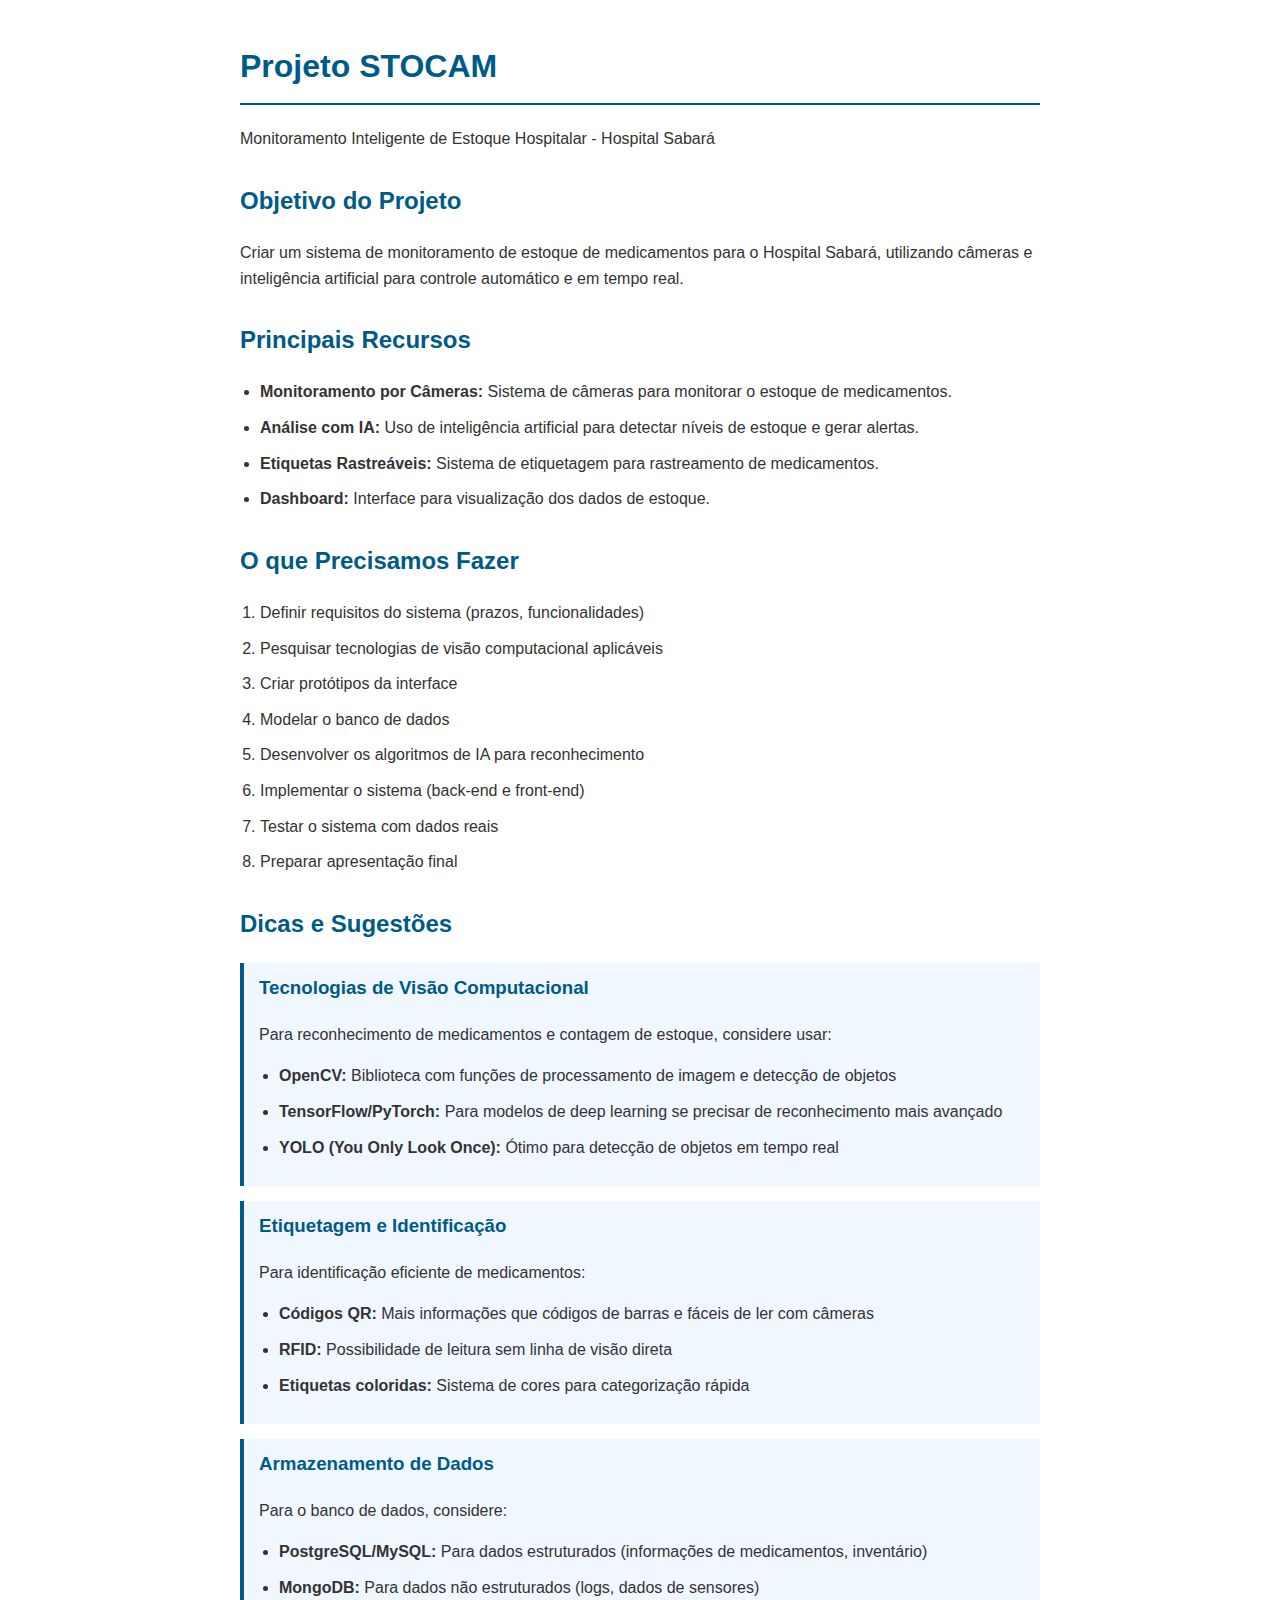
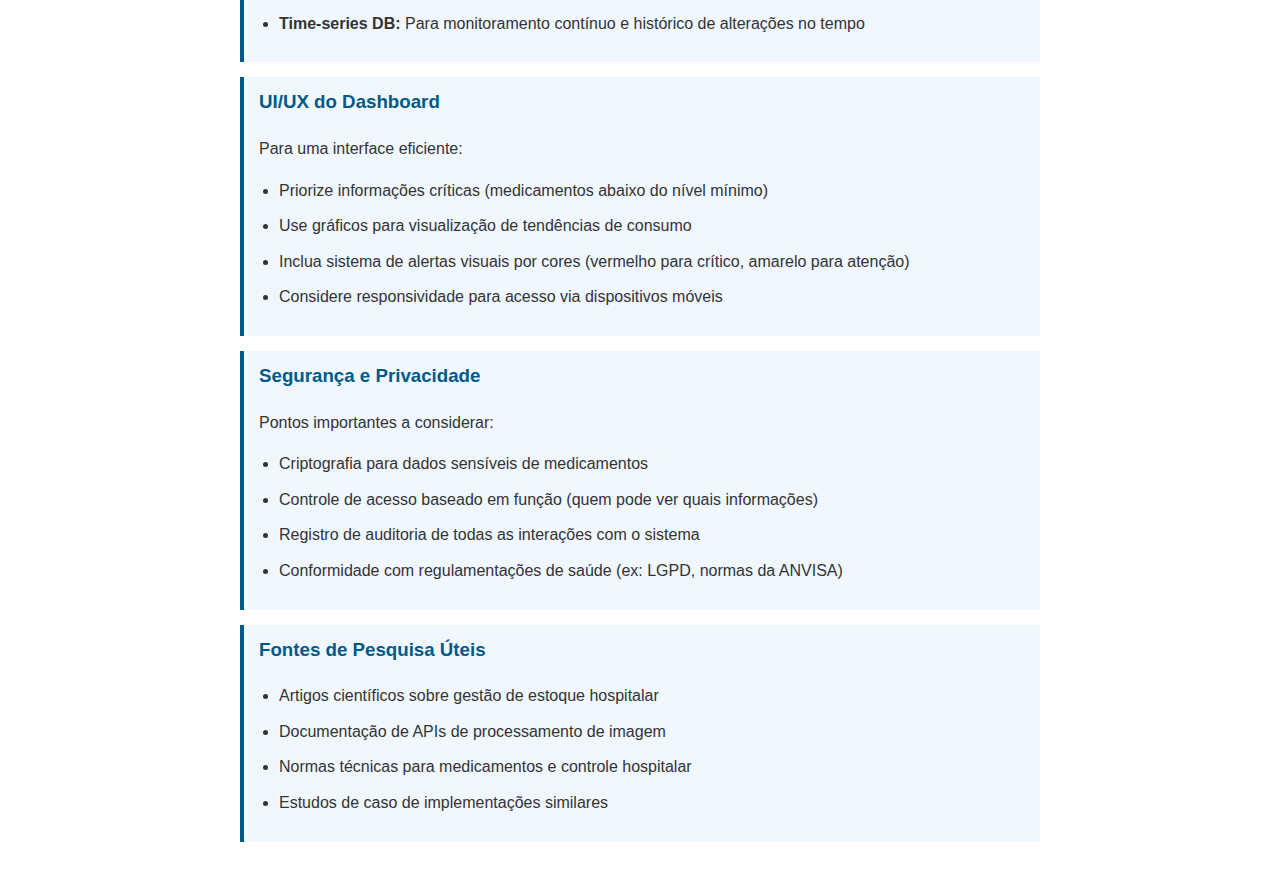
==== stocam/index.html @ a301c010 "pagina" ====
<!DOCTYPE html>
<html lang="pt-br">
  <head>
    <meta charset="UTF-8" />
    <meta name="viewport" content="width=device-width, initial-scale=1.0" />
    <title>STOCAM - Projeto de Monitoramento de Estoque</title>
    <style>
      body {
        font-family: Arial, sans-serif;
        line-height: 1.6;
        margin: 0;
        padding: 20px;
        max-width: 800px;
        margin: 0 auto;
        color: #333;
      }
      h1 {
        color: #005a87;
        border-bottom: 2px solid #005a87;
        padding-bottom: 10px;
      }
      h2 {
        color: #005a87;
        margin-top: 30px;
      }
      ul,
      ol {
        padding-left: 20px;
      }
      li {
        margin-bottom: 10px;
      }
      .section {
        margin-bottom: 30px;
      }
      .tip {
        background-color: #f0f7ff;
        border-left: 4px solid #005a87;
        padding: 10px 15px;
        margin-bottom: 15px;
      }
      .tip h3 {
        margin-top: 0;
        color: #005a87;
      }
    </style>
  </head>
  <body>
    <h1>Projeto STOCAM</h1>
    <p>Monitoramento Inteligente de Estoque Hospitalar - Hospital Sabará</p>

    <div class="section">
      <h2>Objetivo do Projeto</h2>
      <p>
        Criar um sistema de monitoramento de estoque de medicamentos para o
        Hospital Sabará, utilizando câmeras e inteligência artificial para
        controle automático e em tempo real.
      </p>
    </div>

    <div class="section">
      <h2>Principais Recursos</h2>
      <ul>
        <li>
          <strong>Monitoramento por Câmeras:</strong> Sistema de câmeras para
          monitorar o estoque de medicamentos.
        </li>
        <li>
          <strong>Análise com IA:</strong> Uso de inteligência artificial para
          detectar níveis de estoque e gerar alertas.
        </li>
        <li>
          <strong>Etiquetas Rastreáveis:</strong> Sistema de etiquetagem para
          rastreamento de medicamentos.
        </li>
        <li>
          <strong>Dashboard:</strong> Interface para visualização dos dados de
          estoque.
        </li>
      </ul>
    </div>

    <div class="section">
      <h2>O que Precisamos Fazer</h2>
      <ol>
        <li>Definir requisitos do sistema (prazos, funcionalidades)</li>
        <li>Pesquisar tecnologias de visão computacional aplicáveis</li>
        <li>Criar protótipos da interface</li>
        <li>Modelar o banco de dados</li>
        <li>Desenvolver os algoritmos de IA para reconhecimento</li>
        <li>Implementar o sistema (back-end e front-end)</li>
        <li>Testar o sistema com dados reais</li>
        <li>Preparar apresentação final</li>
      </ol>
    </div>

    <div class="section">
      <h2>Dicas e Sugestões</h2>

      <div class="tip">
        <h3>Tecnologias de Visão Computacional</h3>
        <p>
          Para reconhecimento de medicamentos e contagem de estoque, considere
          usar:
        </p>
        <ul>
          <li>
            <strong>OpenCV:</strong> Biblioteca com funções de processamento de
            imagem e detecção de objetos
          </li>
          <li>
            <strong>TensorFlow/PyTorch:</strong> Para modelos de deep learning
            se precisar de reconhecimento mais avançado
          </li>
          <li>
            <strong>YOLO (You Only Look Once):</strong> Ótimo para detecção de
            objetos em tempo real
          </li>
        </ul>
      </div>

      <div class="tip">
        <h3>Etiquetagem e Identificação</h3>
        <p>Para identificação eficiente de medicamentos:</p>
        <ul>
          <li>
            <strong>Códigos QR:</strong> Mais informações que códigos de barras
            e fáceis de ler com câmeras
          </li>
          <li>
            <strong>RFID:</strong> Possibilidade de leitura sem linha de visão
            direta
          </li>
          <li>
            <strong>Etiquetas coloridas:</strong> Sistema de cores para
            categorização rápida
          </li>
        </ul>
      </div>

      <div class="tip">
        <h3>Armazenamento de Dados</h3>
        <p>Para o banco de dados, considere:</p>
        <ul>
          <li>
            <strong>PostgreSQL/MySQL:</strong> Para dados estruturados
            (informações de medicamentos, inventário)
          </li>
          <li>
            <strong>MongoDB:</strong> Para dados não estruturados (logs, dados
            de sensores)
          </li>
          <li>
            <strong>Time-series DB:</strong> Para monitoramento contínuo e
            histórico de alterações no tempo
          </li>
        </ul>
      </div>

      <div class="tip">
        <h3>UI/UX do Dashboard</h3>
        <p>Para uma interface eficiente:</p>
        <ul>
          <li>
            Priorize informações críticas (medicamentos abaixo do nível mínimo)
          </li>
          <li>Use gráficos para visualização de tendências de consumo</li>
          <li>
            Inclua sistema de alertas visuais por cores (vermelho para crítico,
            amarelo para atenção)
          </li>
          <li>Considere responsividade para acesso via dispositivos móveis</li>
        </ul>
      </div>

      <div class="tip">
        <h3>Segurança e Privacidade</h3>
        <p>Pontos importantes a considerar:</p>
        <ul>
          <li>Criptografia para dados sensíveis de medicamentos</li>
          <li>
            Controle de acesso baseado em função (quem pode ver quais
            informações)
          </li>
          <li>Registro de auditoria de todas as interações com o sistema</li>
          <li>
            Conformidade com regulamentações de saúde (ex: LGPD, normas da
            ANVISA)
          </li>
        </ul>
      </div>

      <div class="tip">
        <h3>Fontes de Pesquisa Úteis</h3>
        <ul>
          <li>Artigos científicos sobre gestão de estoque hospitalar</li>
          <li>Documentação de APIs de processamento de imagem</li>
          <li>Normas técnicas para medicamentos e controle hospitalar</li>
          <li>Estudos de caso de implementações similares</li>
        </ul>
      </div>
    </div>
  </body>
</html>
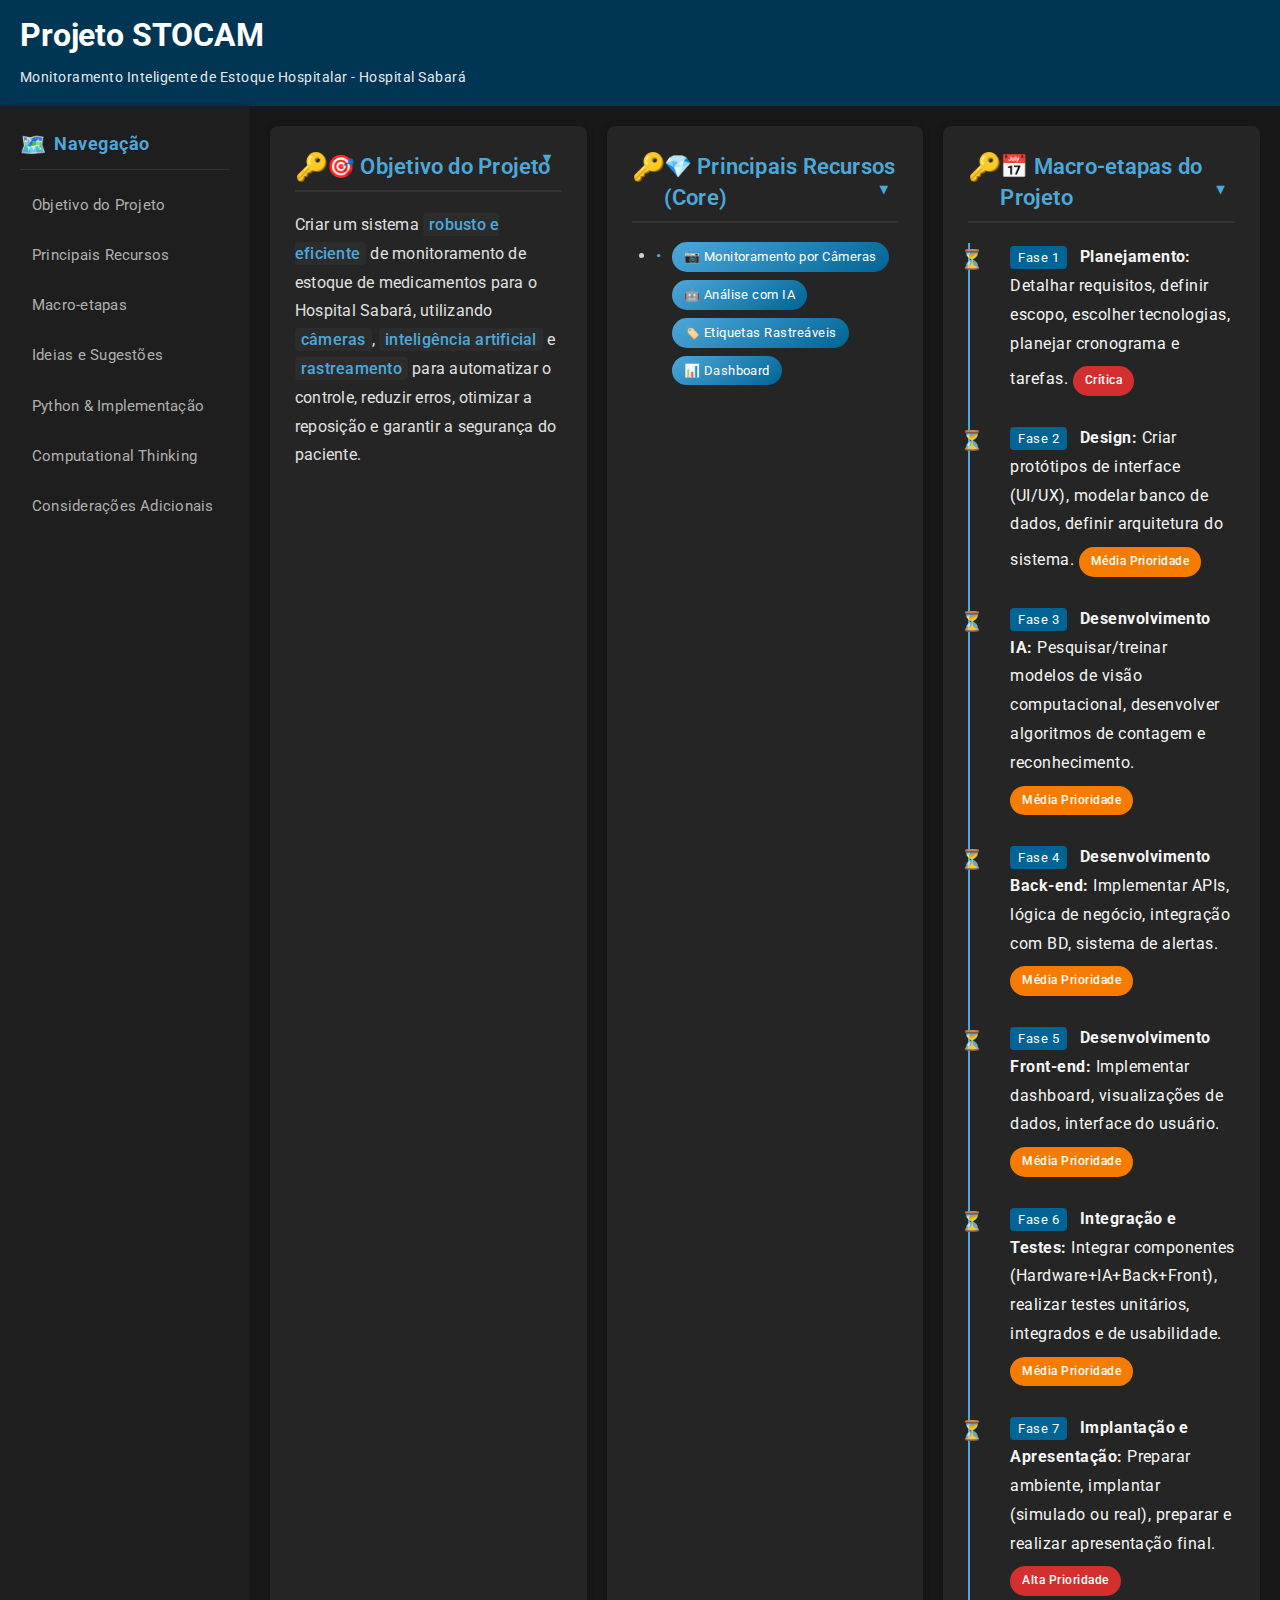
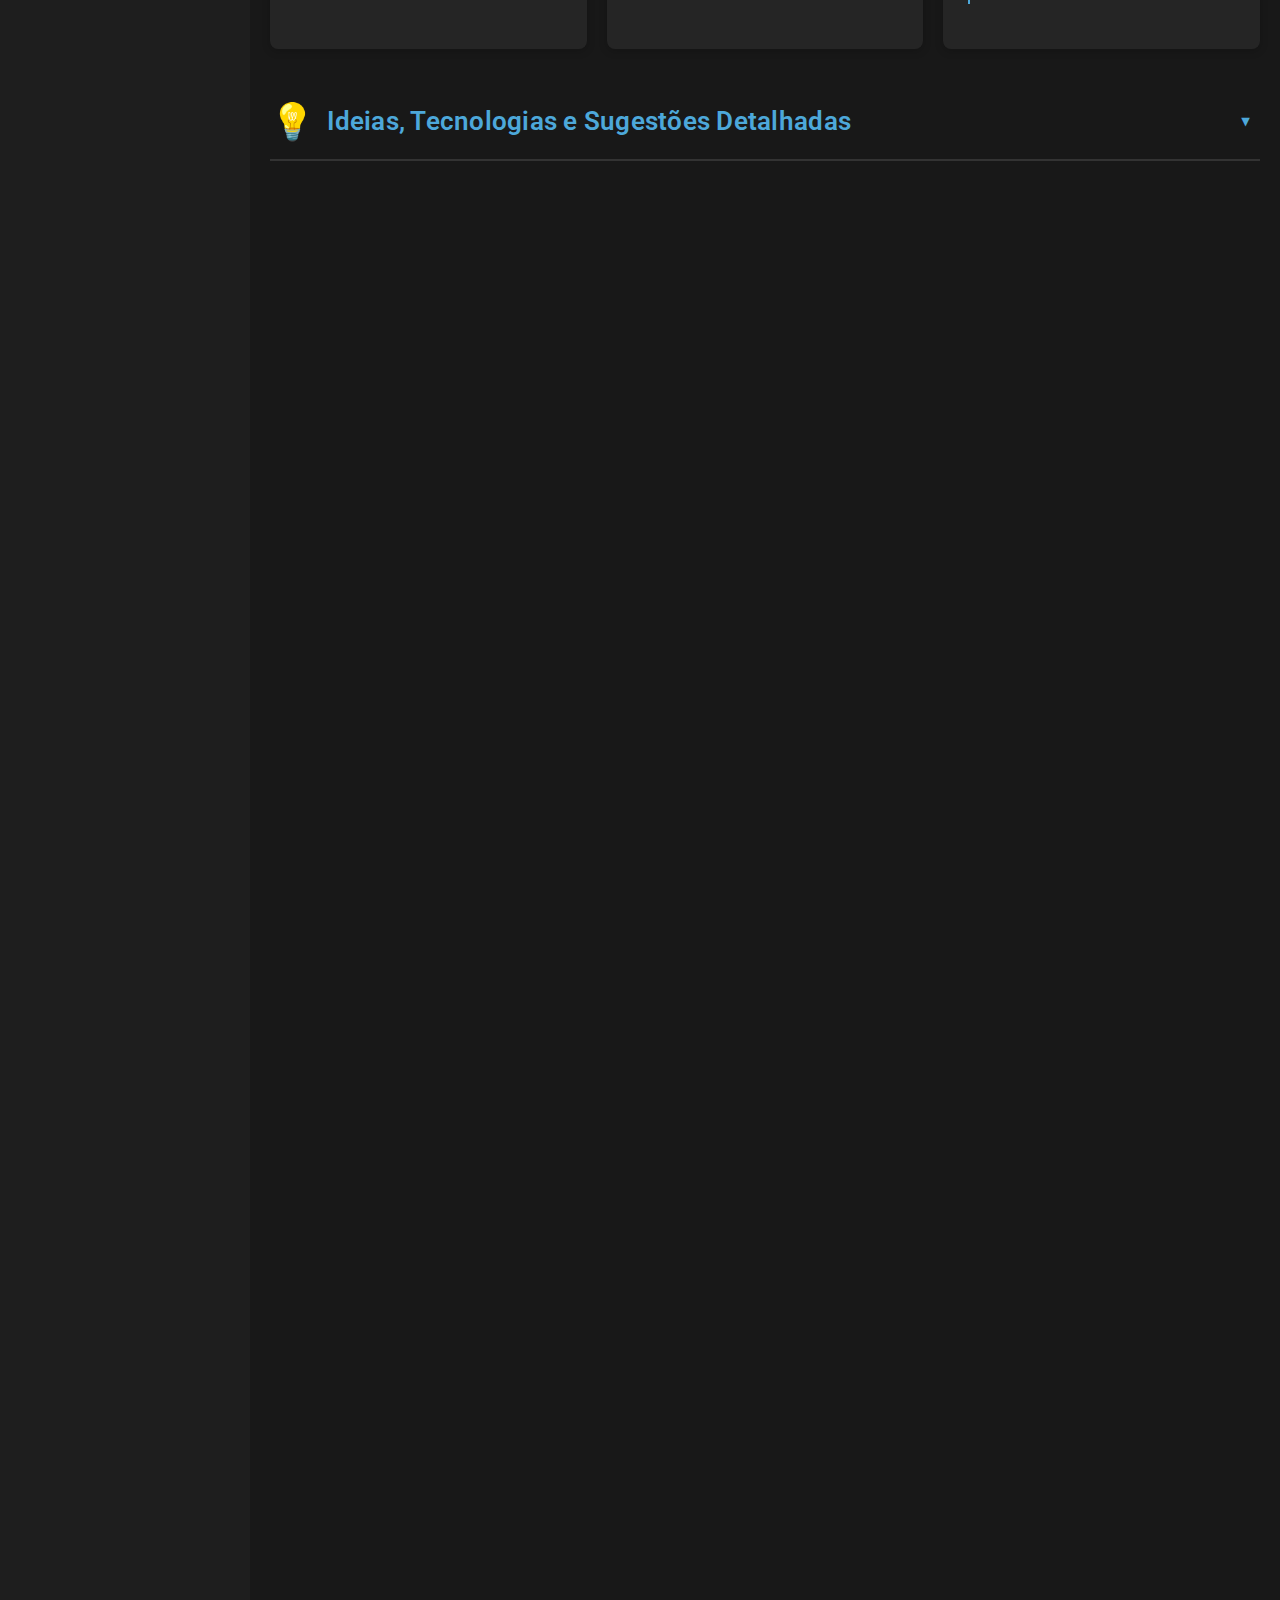
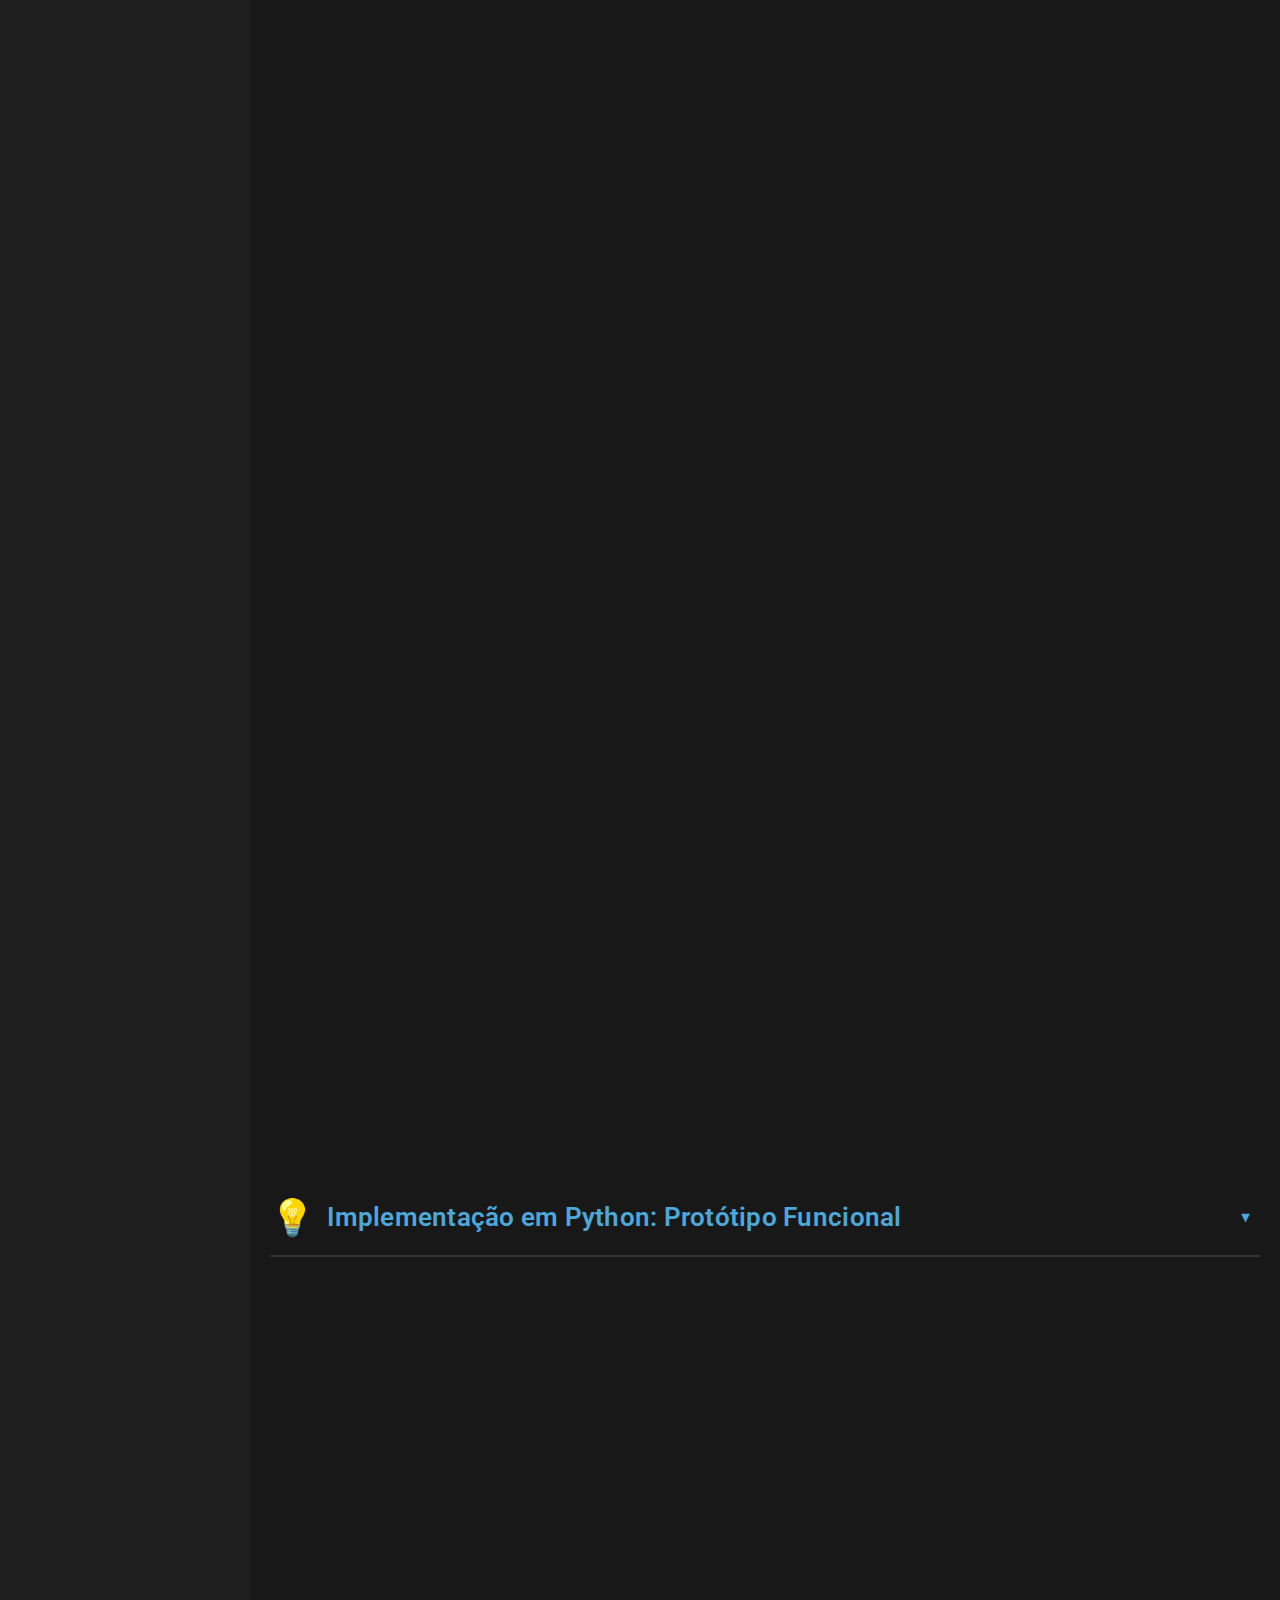
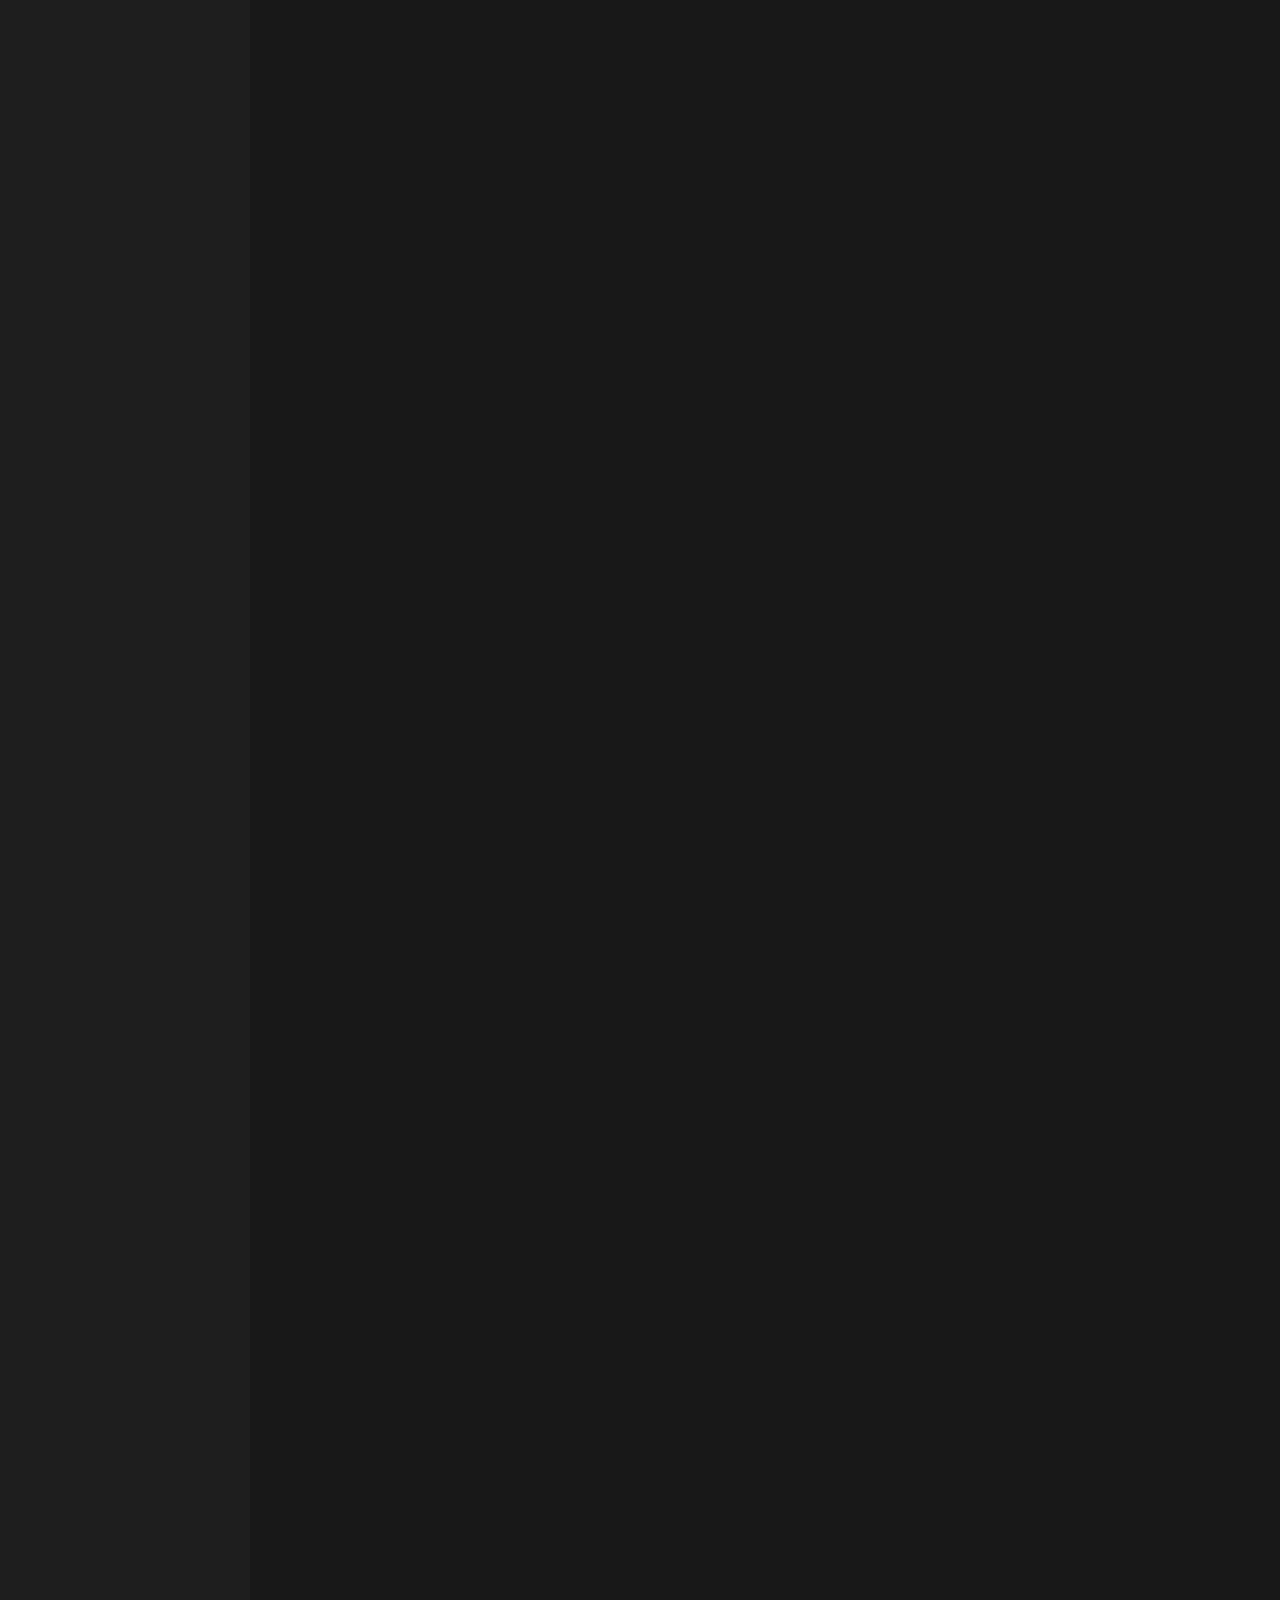
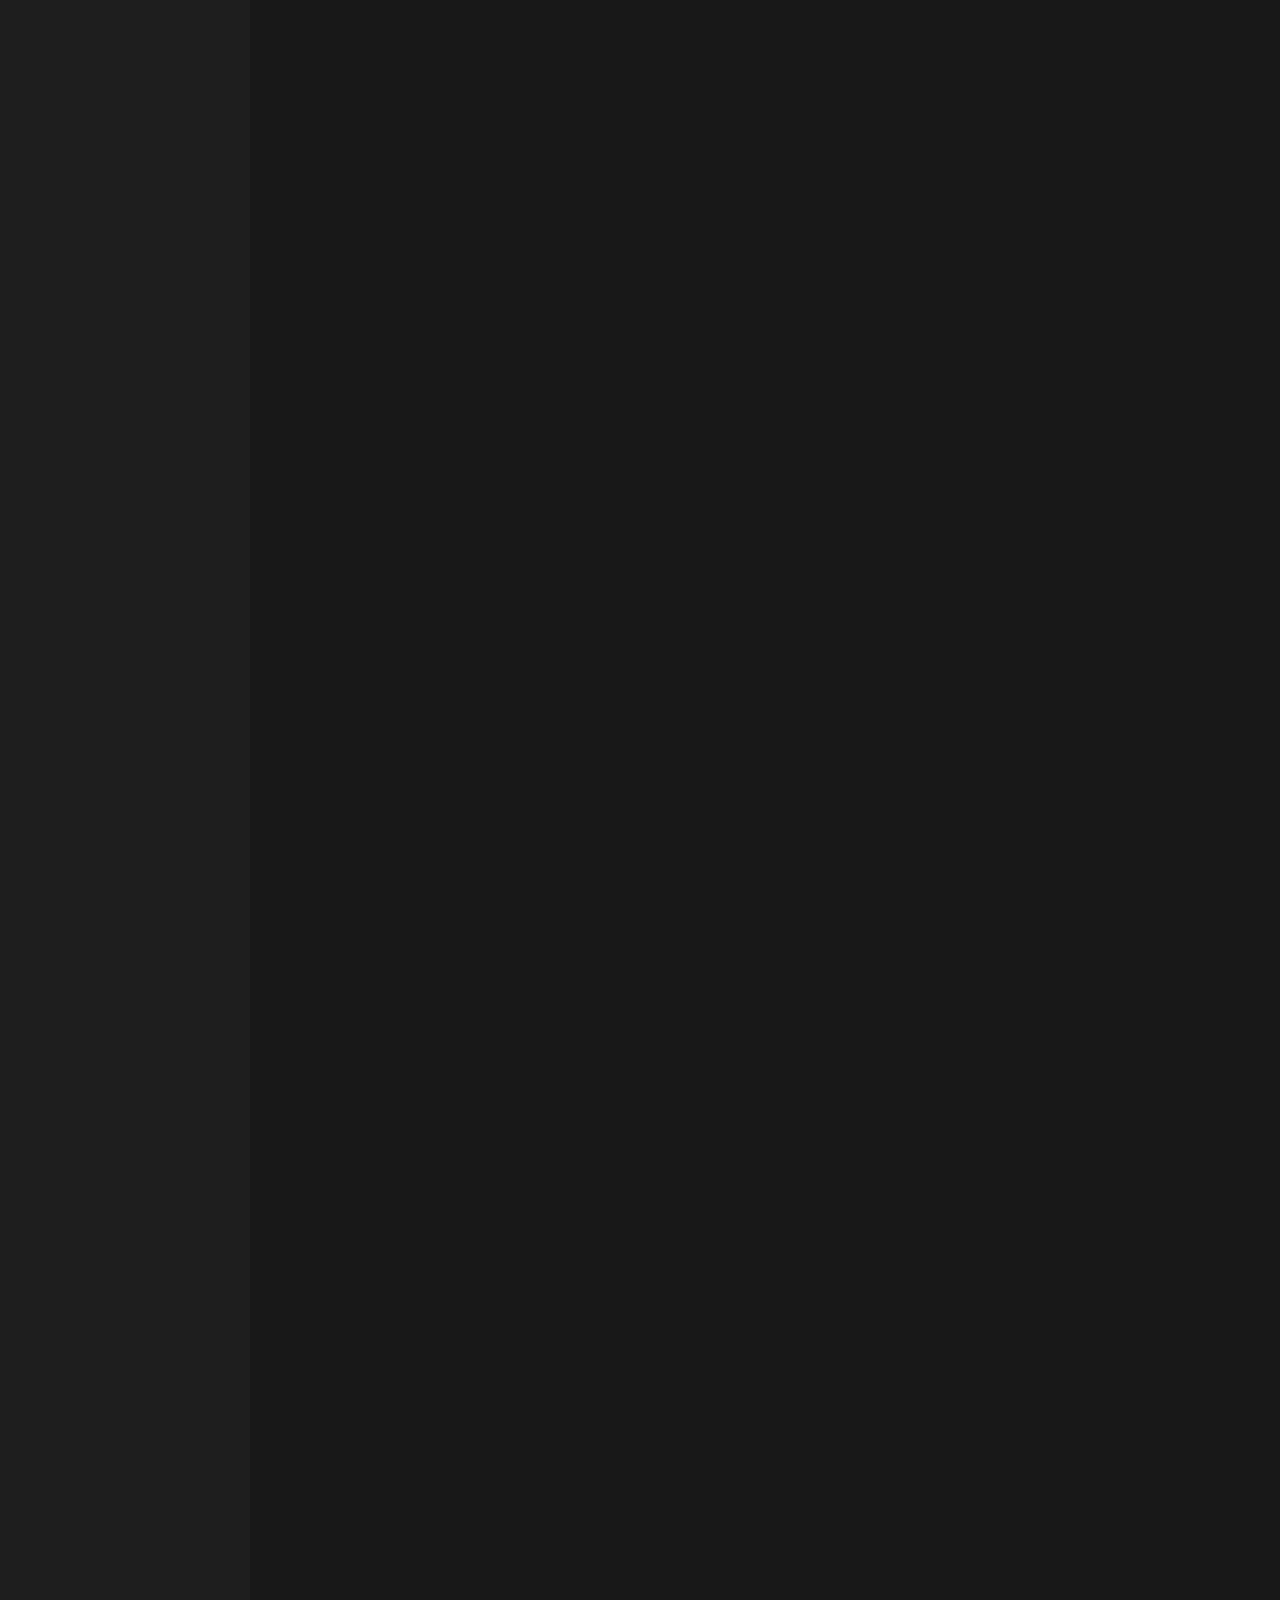
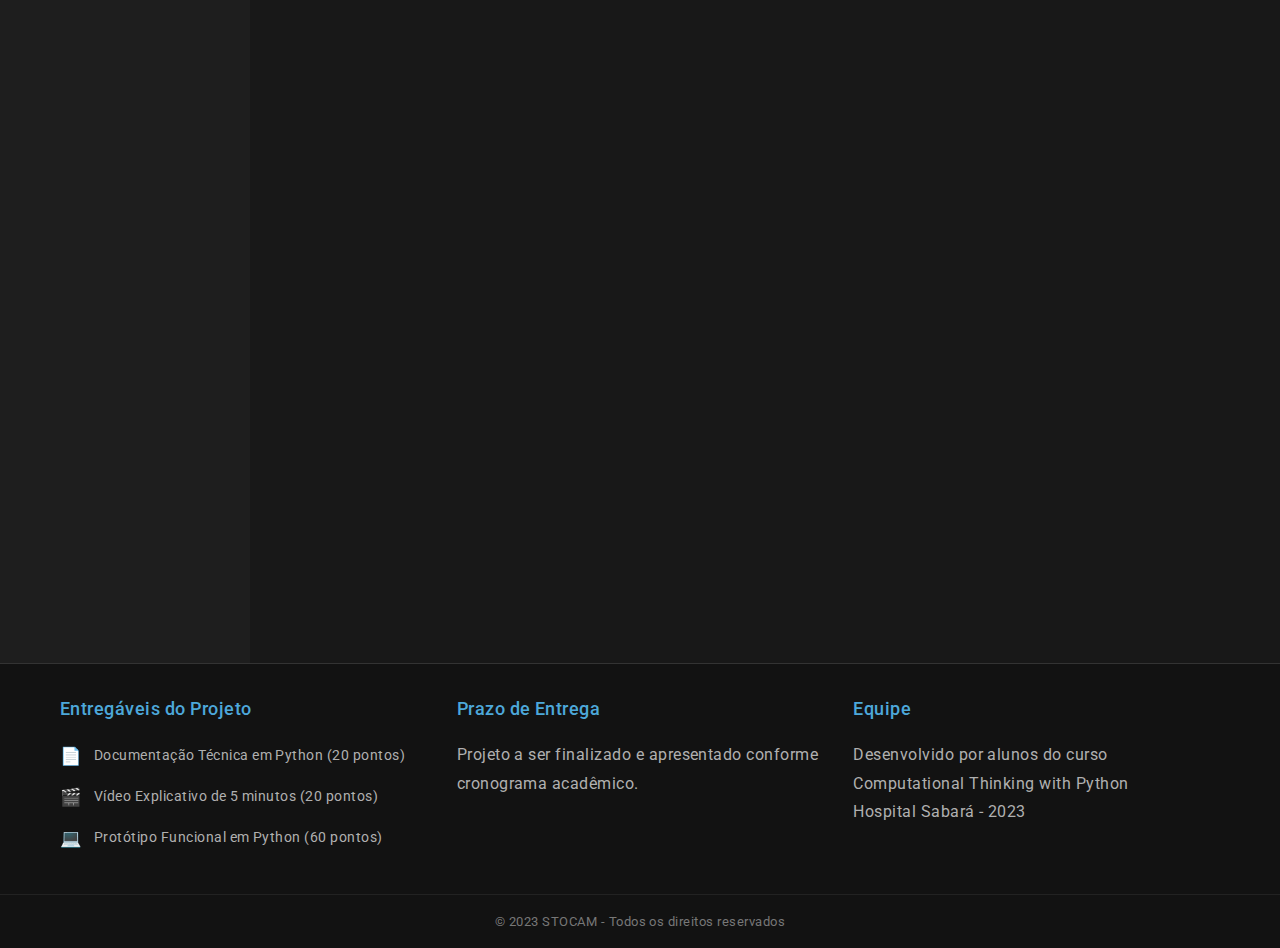
==== commit 44d97ea7: "atualizado" ====
--- a/stocam/index.html
+++ b/stocam/index.html
@@ -3,202 +3,860 @@
   <head>
     <meta charset="UTF-8" />
     <meta name="viewport" content="width=device-width, initial-scale=1.0" />
-    <title>STOCAM - Projeto de Monitoramento de Estoque</title>
-    <style>
-      body {
-        font-family: Arial, sans-serif;
-        line-height: 1.6;
-        margin: 0;
-        padding: 20px;
-        max-width: 800px;
-        margin: 0 auto;
-        color: #333;
-      }
-      h1 {
-        color: #005a87;
-        border-bottom: 2px solid #005a87;
-        padding-bottom: 10px;
-      }
-      h2 {
-        color: #005a87;
-        margin-top: 30px;
-      }
-      ul,
-      ol {
-        padding-left: 20px;
-      }
-      li {
-        margin-bottom: 10px;
-      }
-      .section {
-        margin-bottom: 30px;
-      }
-      .tip {
-        background-color: #f0f7ff;
-        border-left: 4px solid #005a87;
-        padding: 10px 15px;
-        margin-bottom: 15px;
-      }
-      .tip h3 {
-        margin-top: 0;
-        color: #005a87;
-      }
-    </style>
+    <meta
+      name="description"
+      content="STOCAM - Sistema de Monitoramento Inteligente de Estoque Hospitalar para o Hospital Sabará, utilizando câmeras, IA e rastreamento."
+    />
+    <meta
+      name="keywords"
+      content="estoque hospitalar, monitoramento inteligente, IA, visão computacional, Python, hospital, medicamentos"
+    />
+    <meta name="author" content="Equipe STOCAM" />
+    <title>STOCAM - Monitoramento Inteligente de Estoque Hospitalar</title>
+    <link rel="preconnect" href="https://fonts.googleapis.com" />
+    <link rel="preconnect" href="https://fonts.gstatic.com" crossorigin />
+    <link
+      href="https://fonts.googleapis.com/css2?family=Roboto:wght@400;500;600;700&display=swap"
+      rel="stylesheet"
+    />
+    <link rel="stylesheet" href="css/styles.css" />
   </head>
   <body>
-    <h1>Projeto STOCAM</h1>
-    <p>Monitoramento Inteligente de Estoque Hospitalar - Hospital Sabará</p>
-
-    <div class="section">
-      <h2>Objetivo do Projeto</h2>
-      <p>
-        Criar um sistema de monitoramento de estoque de medicamentos para o
-        Hospital Sabará, utilizando câmeras e inteligência artificial para
-        controle automático e em tempo real.
-      </p>
+    <header>
+      <div>
+        <h1>Projeto STOCAM</h1>
+        <p>Monitoramento Inteligente de Estoque Hospitalar - Hospital Sabará</p>
+      </div>
+    </header>
+
+    <div class="container">
+      <aside class="sidebar">
+        <h2>Navegação</h2>
+        <ul>
+          <li><a href="#objetivo">Objetivo do Projeto</a></li>
+          <li><a href="#recursos">Principais Recursos</a></li>
+          <li><a href="#etapas">Macro-etapas</a></li>
+          <li><a href="#ideias">Ideias e Sugestões</a></li>
+          <li><a href="#python">Python & Implementação</a></li>
+          <li><a href="#ct">Computational Thinking</a></li>
+          <li><a href="#consideracoes">Considerações Adicionais</a></li>
+        </ul>
+      </aside>
+
+      <main class="main-content">
+        <div class="intro-cards">
+          <div id="objetivo" class="card">
+            <h2>🎯 Objetivo do Projeto</h2>
+            <p>
+              Criar um sistema
+              <span class="highlight">robusto e eficiente</span> de
+              monitoramento de estoque de medicamentos para o Hospital Sabará,
+              utilizando <span class="highlight">câmeras</span>,
+              <span class="highlight">inteligência artificial</span> e
+              <span class="highlight">rastreamento</span> para automatizar o
+              controle, reduzir erros, otimizar a reposição e garantir a
+              segurança do paciente.
+            </p>
+          </div>
+
+          <div id="recursos" class="card">
+            <h2>💎 Principais Recursos (Core)</h2>
+            <ul>
+              <li>
+                <span class="pill">📷 Monitoramento por Câmeras</span>
+                <span class="pill">🤖 Análise com IA</span>
+                <span class="pill">🏷️ Etiquetas Rastreáveis</span>
+                <span class="pill">📊 Dashboard</span>
+              </li>
+            </ul>
+          </div>
+
+          <div id="etapas" class="card">
+            <h2>📅 Macro-etapas do Projeto</h2>
+            <div class="timeline">
+              <div class="timeline-item">
+                <span class="phase-badge">Fase 1</span>
+                <strong>Planejamento:</strong> Detalhar requisitos, definir
+                escopo, escolher tecnologias, planejar cronograma e tarefas.
+                <div class="priority-tag priority-high">Crítica</div>
+              </div>
+              <div class="timeline-item">
+                <span class="phase-badge">Fase 2</span>
+                <strong>Design:</strong> Criar protótipos de interface (UI/UX),
+                modelar banco de dados, definir arquitetura do sistema.
+                <div class="priority-tag priority-medium">Média Prioridade</div>
+              </div>
+              <div class="timeline-item">
+                <span class="phase-badge">Fase 3</span>
+                <strong>Desenvolvimento IA:</strong> Pesquisar/treinar modelos
+                de visão computacional, desenvolver algoritmos de contagem e
+                reconhecimento.
+                <div class="priority-tag priority-medium">Média Prioridade</div>
+              </div>
+              <div class="timeline-item">
+                <span class="phase-badge">Fase 4</span>
+                <strong>Desenvolvimento Back-end:</strong> Implementar APIs,
+                lógica de negócio, integração com BD, sistema de alertas.
+                <div class="priority-tag priority-medium">Média Prioridade</div>
+              </div>
+              <div class="timeline-item">
+                <span class="phase-badge">Fase 5</span>
+                <strong>Desenvolvimento Front-end:</strong> Implementar
+                dashboard, visualizações de dados, interface do usuário.
+                <div class="priority-tag priority-medium">Média Prioridade</div>
+              </div>
+              <div class="timeline-item">
+                <span class="phase-badge">Fase 6</span>
+                <strong>Integração e Testes:</strong> Integrar componentes
+                (Hardware+IA+Back+Front), realizar testes unitários, integrados
+                e de usabilidade.
+                <div class="priority-tag priority-medium">Média Prioridade</div>
+              </div>
+              <div class="timeline-item">
+                <span class="phase-badge">Fase 7</span>
+                <strong>Implantação e Apresentação:</strong> Preparar ambiente,
+                implantar (simulado ou real), preparar e realizar apresentação
+                final.
+                <div class="priority-tag priority-high">Alta Prioridade</div>
+              </div>
+            </div>
+          </div>
+        </div>
+
+        <h2 id="ideias" class="section-title">
+          Ideias, Tecnologias e Sugestões Detalhadas
+        </h2>
+
+        <div class="ideas-grid">
+          <div class="idea-card">
+            <div class="idea-card__header">
+              <h3>✨ Ideia 1: Reconhecimento Híbrido (Visão + Etiquetas)</h3>
+            </div>
+            <div class="idea-card__body">
+              <p>
+                <span class="emoji-icon">🔍</span>Combinar a visão computacional
+                para contagem geral e detecção de espaços vazios com a leitura
+                de etiquetas (QR/RFID) para identificar detalhes específicos
+                como lote e validade quando um item é adicionado/removido.
+              </p>
+              <div class="priority-tag priority-high">Inovação Chave</div>
+              <strong>🛠️ Tecnologias/Considerações:</strong>
+              <ul class="tech-list">
+                <li>OpenCV <span class="pill">Visão Computacional</span></li>
+                <li>YOLOv5/YOLOv8 ou SSD (para detecção de caixas/frascos)</li>
+                <li>Biblioteca ZBar (para leitura de QR Code)</li>
+                <li>
+                  Leitor RFID + Biblioteca Python para RFID (se usar RFID)
+                </li>
+                <li>
+                  Lógica de conciliação (o que a câmera vê vs. o que a etiqueta
+                  diz)
+                </li>
+              </ul>
+            </div>
+          </div>
+
+          <div class="idea-card">
+            <div class="idea-card__header">
+              <h3>Ideia 2: Detecção de Anomalias no Acesso ao Estoque</h3>
+            </div>
+            <div class="idea-card__body">
+              <p>
+                Usar as câmeras não só para o estoque, mas para detectar padrões
+                incomuns de acesso (ex: acesso fora de horário, permanência
+                prolongada), gerando alertas de segurança.
+              </p>
+              <strong>Tecnologias/Considerações:</strong>
+              <ul class="tech-list">
+                <li>Detecção de movimento (OpenCV)</li>
+                <li>
+                  Reconhecimento facial básico (pode ser complexo - avaliar
+                  viabilidade/privacidade)
+                </li>
+                <li>Algoritmos de detecção de anomalias em séries temporais</li>
+                <li>
+                  Integração com sistema de controle de acesso do hospital (se
+                  existir)
+                </li>
+              </ul>
+              <div class="priority-tag priority-high">Alta Prioridade</div>
+            </div>
+          </div>
+
+          <div class="idea-card">
+            <div class="idea-card__header">
+              <h3>Ideia 3: Dashboard Interativo com Drill-Down</h3>
+            </div>
+            <div class="idea-card__body">
+              <p>
+                Permitir que no dashboard o usuário clique em uma
+                prateleira/área visualizada pela câmera e veja detalhes dos
+                medicamentos ali presentes, incluindo níveis e alertas
+                específicos daquela área.
+              </p>
+              <strong>Tecnologias/Considerações:</strong>
+              <ul class="tech-list">
+                <li>React / Vue / Angular (para front-end dinâmico)</li>
+                <li>Chart.js / D3.js (para gráficos)</li>
+                <li>
+                  Leaflet (se quiser mapear a área do estoque como um "mapa")
+                </li>
+                <li>API no back-end para fornecer dados por zona/prateleira</li>
+              </ul>
+            </div>
+          </div>
+
+          <div class="idea-card">
+            <div class="idea-card__header">
+              <h3>Ideia 4: Alertas Preditivos de Falta</h3>
+            </div>
+            <div class="idea-card__body">
+              <p>
+                Analisar o histórico de consumo de cada medicamento para prever
+                quando ele provavelmente atingirá o nível mínimo, alertando com
+                antecedência, não apenas quando já está baixo.
+              </p>
+              <strong>Tecnologias/Considerações:</strong>
+              <ul class="tech-list">
+                <li>Modelos de séries temporais (ARIMA, Prophet)</li>
+                <li>Python com Pandas, Scikit-learn, Statsmodels</li>
+                <li>
+                  Banco de dados otimizado para consulta de histórico
+                  (Time-series DB)
+                </li>
+                <li>Cálculo de taxa de consumo média/mediana</li>
+              </ul>
+            </div>
+          </div>
+
+          <div class="idea-card">
+            <div class="idea-card__header">
+              <h3>
+                Ideia 5: Integração com Sistema de Prescrição Eletrônica (PEP)
+              </h3>
+            </div>
+            <div class="idea-card__body">
+              <p>
+                Se o hospital tiver um PEP, integrar para que a saída de
+                medicamentos seja automaticamente registrada quando dispensado
+                via prescrição, cruzando com a contagem física.
+              </p>
+              <strong>Tecnologias/Considerações:</strong>
+              <ul class="tech-list">
+                <li>APIs do PEP do hospital (protocolos HL7, FHIR)</li>
+                <li>Webhooks (se o PEP suportar)</li>
+                <li>
+                  Sistema de filas (RabbitMQ, Kafka) para processar integrações
+                </li>
+                <li>
+                  Mecanismo de resolução de conflitos (PEP diz X, câmera diz Y)
+                </li>
+              </ul>
+            </div>
+          </div>
+
+          <div class="idea-card">
+            <div class="idea-card__header">
+              <h3>Ideia 6: Otimização da Disposição Física no Estoque</h3>
+            </div>
+            <div class="idea-card__body">
+              <p>
+                O sistema poderia sugerir uma melhor organização física dos
+                medicamentos nas prateleiras com base na frequência de uso, data
+                de validade (PEPS/PVPS) ou afinidade.
+              </p>
+              <strong>Tecnologias/Considerações:</strong>
+              <ul class="tech-list">
+                <li>
+                  Algoritmos de otimização (heurísticas, algoritmos genéticos)
+                </li>
+                <li>Análise de dados de consumo histórico</li>
+                <li>Regras de negócio específicas do hospital</li>
+                <li>Interface visual para mostrar o layout sugerido</li>
+              </ul>
+            </div>
+          </div>
+
+          <div class="idea-card">
+            <div class="idea-card__header">
+              <h3>Ideia 7: Controle de Condições Ambientais</h3>
+            </div>
+            <div class="idea-card__body">
+              <p>
+                Integrar sensores de temperatura e umidade nas áreas de estoque
+                (especialmente para termolábeis) e exibir essas informações no
+                dashboard, gerando alertas se saírem da faixa ideal.
+              </p>
+              <strong>Tecnologias/Considerações:</strong>
+              <ul class="tech-list">
+                <li>Sensores IoT (DHT22, BME280) com ESP32/Raspberry Pi</li>
+                <li>Protocolo MQTT para comunicação dos sensores</li>
+                <li>
+                  Banco de dados para armazenar leituras (Time-series DB ideal)
+                </li>
+                <li>
+                  Visualização de gráficos de temperatura/umidade no dashboard
+                </li>
+              </ul>
+            </div>
+          </div>
+
+          <div class="idea-card">
+            <div class="idea-card__header">
+              <h3>
+                Ideia 8: Aplicativo Móvel Simplificado para Consulta Rápida
+              </h3>
+            </div>
+            <div class="idea-card__body">
+              <p>
+                Um app simples (ou versão web responsiva) para que a equipe de
+                farmácia/enfermagem possa consultar rapidamente a localização ou
+                quantidade de um medicamento específico.
+              </p>
+              <strong>Tecnologias/Considerações:</strong>
+              <ul class="tech-list">
+                <li>React Native / Flutter (para app multiplataforma)</li>
+                <li>Progressive Web App (PWA)</li>
+                <li>API otimizada para mobile</li>
+                <li>Funcionalidade de busca eficiente</li>
+              </ul>
+            </div>
+          </div>
+
+          <div class="idea-card">
+            <div class="idea-card__header">
+              <h3>Ideia 9: Treinamento com Dados Sintéticos</h3>
+            </div>
+            <div class="idea-card__body">
+              <p>
+                Gerar imagens sintéticas de prateleiras e medicamentos para
+                aumentar o dataset de treinamento do modelo de visão
+                computacional, especialmente para itens raros ou novos.
+              </p>
+              <strong>Tecnologias/Considerações:</strong>
+              <ul class="tech-list">
+                <li>Blender / Unity (para criar cenas 3D)</li>
+                <li>Técnicas de Data Augmentation (OpenCV, Albumentations)</li>
+                <li>Generative Adversarial Networks (GANs) - mais avançado</li>
+                <li>
+                  Validação cuidadosa para garantir que o modelo generalize
+                </li>
+              </ul>
+            </div>
+          </div>
+
+          <div class="idea-card">
+            <div class="idea-card__header">
+              <h3>Ideia 10: Relatórios Gerenciais Detalhados</h3>
+            </div>
+            <div class="idea-card__body">
+              <p>
+                Gerar relatórios sobre consumo por setor, medicamentos próximos
+                ao vencimento, custos de estoque, perdas, eficiência da
+                reposição, etc.
+              </p>
+              <strong>Tecnologias/Considerações:</strong>
+              <ul class="tech-list">
+                <li>Bibliotecas de geração de PDF (ReportLab, FPDF)</li>
+                <li>Exportação para CSV/Excel (Pandas)</li>
+                <li>
+                  Ferramentas de BI (Metabase, Power BI - se a escala permitir)
+                </li>
+                <li>
+                  Consultas SQL complexas ou agregação de dados no back-end
+                </li>
+              </ul>
+            </div>
+          </div>
+
+          <div class="idea-card">
+            <div class="idea-card__header">
+              <h3>Ideia 11: Gamificação para Engajamento da Equipe</h3>
+            </div>
+            <div class="idea-card__body">
+              <p>
+                Pequenos elementos de gamificação no dashboard ou em relatórios
+                para incentivar boas práticas de gestão de estoque (ex: menor
+                taxa de vencimento, organização das prateleiras).
+              </p>
+              <strong>Tecnologias/Considerações:</strong>
+              <ul class="tech-list">
+                <li>Sistema de pontos/badges</li>
+                <li>Rankings (se aplicável e culturalmente aceito)</li>
+                <li>Metas visuais e acompanhamento de progresso</li>
+                <li>Design cuidadoso para não infantilizar a tarefa</li>
+              </ul>
+            </div>
+          </div>
+
+          <div class="idea-card">
+            <div class="idea-card__header">
+              <h3>Ideia 12: Simulação e Teste em Ambiente Virtual</h3>
+            </div>
+            <div class="idea-card__body">
+              <p>
+                Antes de instalar no hospital, criar um ambiente de simulação
+                (digital twin ou maquete física) para testar a calibração das
+                câmeras, o desempenho da IA e o fluxo de trabalho.
+              </p>
+              <strong>Tecnologias/Considerações:</strong>
+              <ul class="tech-list">
+                <li>Software de simulação 3D (Blender, Gazebo)</li>
+                <li>Impressão 3D para criar modelos de embalagens</li>
+                <li>Webcam comum para simular as câmeras de vigilância</li>
+                <li>
+                  Geração de dados de teste para simular entradas e saídas
+                </li>
+              </ul>
+            </div>
+          </div>
+        </div>
+
+        <h2 id="python" class="section-title">
+          Implementação em Python: Protótipo Funcional
+        </h2>
+
+        <div class="card">
+          <h2>🐍 Estrutura do Projeto Python</h2>
+          <p>
+            O protótipo funcional deve seguir uma arquitetura modular que
+            facilite a manutenção e ampliação. Veja abaixo uma proposta de
+            estrutura de arquivos para o projeto:
+          </p>
+
+          <div class="code-block">
+            <div class="code-header">
+              <h4>Estrutura de Diretórios</h4>
+            </div>
+            <div class="code-content">
+              /stocam_project<br />
+              ├── main.py
+              <span class="comment"># Ponto de entrada da aplicação</span><br />
+              ├── requirements.txt
+              <span class="comment"># Dependências do projeto</span><br />
+              ├── README.md <span class="comment"># Documentação</span><br />
+              ├── /modules<br />
+              │ ├── __init__.py<br />
+              │ ├── inventory.py
+              <span class="comment"># Classe de gerenciamento de estoque</span
+              ><br />
+              │ ├── camera.py
+              <span class="comment"># Integração com câmeras</span><br />
+              │ ├── ai_vision.py
+              <span class="comment"># Algoritmos de visão computacional</span
+              ><br />
+              │ ├── alerts.py <span class="comment"># Sistema de alertas</span
+              ><br />
+              │ └── reports.py
+              <span class="comment"># Geração de relatórios</span><br />
+              ├── /utils<br />
+              │ ├── __init__.py<br />
+              │ ├── db_manager.py
+              <span class="comment"># Gerenciamento de banco de dados</span
+              ><br />
+              │ └── helpers.py <span class="comment"># Funções auxiliares</span
+              ><br />
+              └── /ui<br />
+              ├── __init__.py<br />
+              ├── dashboard.py
+              <span class="comment"># Interface do dashboard</span><br />
+              └── settings.py
+              <span class="comment"># Configurações da interface</span><br />
+            </div>
+          </div>
+
+          <h3>Exemplo de Implementação da Classe de Estoque</h3>
+
+          <div class="code-block">
+            <div class="code-header">
+              <h4>inventory.py</h4>
+            </div>
+            <div class="code-content">
+              <span class="keyword">class</span>
+              <span class="class">MedicationItem</span>:
+              <span class="keyword">def</span>
+              <span class="function">__init__</span>(self, id, name, quantity,
+              exp_date, location):
+              <span class="comment"
+                ># Inicializa um item do estoque com suas propriedades
+                básicas</span
+              >
+              self.id = id self.name = name self.quantity = quantity
+              self.exp_date = exp_date
+              <span class="comment"># Data de validade</span> self.location =
+              location
+              <span class="comment"># Localização física no estoque</span>
+              self.history = []
+              <span class="comment"># Histórico de movimentações</span>
+
+              <span class="keyword">def</span>
+              <span class="function">update_quantity</span>(self, amount,
+              operation_type, user):
+              <span class="comment"
+                ># Atualiza a quantidade do medicamento e registra no
+                histórico</span
+              >
+              prev_quantity = self.quantity
+
+              <span class="keyword">if</span> operation_type ==
+              <span class="string">"add"</span>: self.quantity += amount
+              <span class="keyword">elif</span> operation_type ==
+              <span class="string">"remove"</span>:
+              <span class="keyword">if</span> self.quantity >= amount:
+              self.quantity -= amount <span class="keyword">else</span>:
+              <span class="keyword">return</span>
+              <span class="keyword">False</span>
+
+              <span class="comment"># Registra operação no histórico</span>
+              self.history.append({
+              <span class="string">"timestamp"</span>:
+              <span class="function">datetime.now()</span>,
+              <span class="string">"user"</span>: user,
+              <span class="string">"operation"</span>: operation_type,
+              <span class="string">"amount"</span>: amount,
+              <span class="string">"previous"</span>: prev_quantity,
+              <span class="string">"current"</span>: self.quantity })
+
+              <span class="keyword">return</span>
+              <span class="keyword">True</span>
+
+              <span class="keyword">def</span>
+              <span class="function">is_expired</span>(self):
+              <span class="comment"
+                ># Verifica se o medicamento está vencido</span
+              >
+              <span class="keyword">return</span>
+              <span class="function">datetime.now()</span>.date() >
+              self.exp_date
+
+              <span class="keyword">def</span>
+              <span class="function">days_until_expiry</span>(self):
+              <span class="comment"># Calcula dias até o vencimento</span>
+              delta = self.exp_date -
+              <span class="function">datetime.now()</span>.date()
+              <span class="keyword">return</span> delta.days
+            </div>
+          </div>
+
+          <div class="code-block">
+            <div class="code-header">
+              <h4>Classe de Gerenciamento de Estoque</h4>
+            </div>
+            <div class="code-content">
+              <span class="keyword">class</span>
+              <span class="class">InventoryManager</span>:
+              <span class="keyword">def</span>
+              <span class="function">__init__</span>(self): self.medications =
+              {}
+              <span class="comment"># Dicionário com id como chave</span>
+              self.alerts = []
+              <span class="comment"># Lista de alertas ativos</span>
+
+              <span class="keyword">def</span>
+              <span class="function">add_medication</span>(self, medication):
+              <span class="comment"
+                ># Adiciona um novo medicamento ao estoque</span
+              >
+              <span class="keyword">if</span> medication.id
+              <span class="keyword">in</span> self.medications:
+              <span class="keyword">return</span>
+              <span class="keyword">False</span>
+
+              self.medications[medication.id] = medication
+
+              <span class="comment"># Verificações automáticas</span>
+              self.<span class="function">check_expiry_alert</span>(medication)
+              self.<span class="function">check_low_stock_alert</span
+              >(medication)
+
+              <span class="keyword">return</span>
+              <span class="keyword">True</span>
+
+              <span class="keyword">def</span>
+              <span class="function">get_medication</span>(self, id):
+              <span class="keyword">return</span> self.medications.get(id)
+
+              <span class="keyword">def</span>
+              <span class="function">update_from_camera</span>(self,
+              camera_data):
+              <span class="comment"
+                ># Atualiza estoque com base nos dados da câmera</span
+              >
+              <span class="keyword">for</span> med_id, count
+              <span class="keyword">in</span> camera_data.items():
+              <span class="keyword">if</span> med_id
+              <span class="keyword">in</span> self.medications: current_count =
+              self.medications[med_id].quantity
+
+              <span class="comment"># Se houver discrepância</span>
+              <span class="keyword">if</span> current_count != count:
+              <span class="comment"
+                ># Registra a discrepância e cria um alerta</span
+              >
+              self.alerts.append({
+              <span class="string">"type"</span>:
+              <span class="string">"discrepancy"</span>,
+              <span class="string">"medication_id"</span>: med_id,
+              <span class="string">"system_count"</span>: current_count,
+              <span class="string">"camera_count"</span>: count,
+              <span class="string">"timestamp"</span>:
+              <span class="function">datetime.now()</span>
+              })
+
+              <span class="keyword">def</span>
+              <span class="function">check_expiry_alert</span>(self,
+              medication):
+              <span class="comment"
+                ># Verifica se o medicamento está próximo ao vencimento</span
+              >
+              days = medication.<span class="function">days_until_expiry</span
+              >()
+
+              <span class="keyword">if</span> days <=
+              <span class="number">0</span>: self.alerts.append({
+              <span class="string">"type"</span>:
+              <span class="string">"expired"</span>,
+              <span class="string">"medication_id"</span>: medication.id,
+              <span class="string">"priority"</span>:
+              <span class="string">"high"</span>,
+              <span class="string">"message"</span>:
+              <span class="string"
+                >f"Medicamento {medication.name} VENCIDO!"</span
+              >
+              })
+              <span class="keyword">elif</span> days <=
+              <span class="number">30</span>: self.alerts.append({
+              <span class="string">"type"</span>:
+              <span class="string">"expiring_soon"</span>,
+              <span class="string">"medication_id"</span>: medication.id,
+              <span class="string">"priority"</span>:
+              <span class="string">"medium"</span>,
+              <span class="string">"message"</span>:
+              <span class="string"
+                >f"Medicamento {medication.name} vence em {days} dias"</span
+              >
+              })
+            </div>
+          </div>
+
+          <div class="diagram-container">
+            <h3 class="diagram-title">Fluxo de Processamento do Sistema</h3>
+            <div class="diagram-content">
+              <div class="workflow-diagram">
+                <div class="diagram-node">
+                  <h5>Captura de Imagem</h5>
+                  <p>Câmeras capturam imagem do estoque</p>
+                </div>
+                <div class="diagram-node">
+                  <h5>Processamento</h5>
+                  <p>IA identifica e conta medicamentos</p>
+                </div>
+                <div class="diagram-node">
+                  <h5>Atualização</h5>
+                  <p>Banco de dados atualizado com informações</p>
+                </div>
+                <div class="diagram-node">
+                  <h5>Análise</h5>
+                  <p>Sistema verifica níveis e validades</p>
+                </div>
+                <div class="diagram-node">
+                  <h5>Alertas</h5>
+                  <p>Geração de alertas automáticos</p>
+                </div>
+                <div class="diagram-node">
+                  <h5>Dashboard</h5>
+                  <p>Visualização em tempo real</p>
+                </div>
+              </div>
+            </div>
+          </div>
+        </div>
+
+        <div class="card" id="ct">
+          <h2>🧠 Boas Práticas de Python & Computational Thinking</h2>
+          <div class="info-box">
+            <strong>📌 Estruturação do Código:</strong>
+            <ul class="tech-list">
+              <li>
+                <span class="pill">Boa Prática</span> Dividir o sistema em
+                módulos (estoque.py, alertas.py, relatorios.py)
+              </li>
+              <li>
+                <span class="pill">CT Concept</span> Decomposição do problema em
+                sub-funções especializadas
+              </li>
+              <li>
+                <span class="pill">Python Tip</span> Usar Type Hints para melhor
+                documentação
+              </li>
+            </ul>
+          </div>
+
+          <div class="info-box">
+            <strong>⚙️ Manipulação de Dados:</strong>
+            <ul class="tech-list">
+              <li>
+                <span class="pill">Listas</span> Usar list comprehensions para
+                processamento eficiente
+              </li>
+              <li>
+                <span class="pill">Strings</span> F-strings para formatação
+                clara (f"Validade: {validade:%d/%m/%Y}")
+              </li>
+              <li>
+                <span class="pill">Dicionários</span> Estruturar dados de
+                medicamentos como objetos
+              </li>
+            </ul>
+          </div>
+
+          <div class="info-box">
+            <strong>🔍 Aplicação de CT:</strong>
+            <div class="timeline">
+              <div class="timeline-item">
+                <span class="phase-badge">1</span>
+                <strong>Decomposição:</strong> Dividir o sistema em componentes
+                (controle, alertas, UI)
+                <div class="priority-tag priority-high">Abstração</div>
+              </div>
+              <div class="timeline-item">
+                <span class="phase-badge">2</span>
+                <strong>Reconhecimento de Padrões:</strong> Identificar padrões
+                de consumo para previsão
+                <div class="priority-tag priority-medium">Análise</div>
+              </div>
+              <div class="timeline-item">
+                <span class="phase-badge">3</span>
+                <strong>Abstração:</strong> Modelar entidades principais
+                (Medicamento, Estoque, Sensor)
+                <div class="priority-tag priority-high">OOP</div>
+              </div>
+              <div class="timeline-item">
+                <span class="phase-badge">4</span>
+                <strong>Algoritmos:</strong> Desenvolver fluxos para alertas e
+                relatórios
+                <div class="priority-tag priority-medium">Lógica</div>
+              </div>
+            </div>
+          </div>
+
+          <h3>📋 Checklist de Implementação</h3>
+          <ul class="tech-list">
+            <li>
+              <span class="pill">Funções</span> Criar funções com
+              responsabilidade única
+            </li>
+            <li>
+              <span class="pill">Validação</span> Implementar try/except para
+              operações críticas
+            </li>
+            <li>
+              <span class="pill">Documentação</span> Incluir docstrings em todas
+              as funções
+            </li>
+            <li>
+              <span class="pill">Testes</span> Desenvolver casos de teste para
+              cada módulo
+            </li>
+            <li>
+              <span class="pill">Git</span> Commits atômicos com mensagens
+              descritivas
+            </li>
+          </ul>
+        </div>
+
+        <div id="consideracoes" class="considerations card">
+          <h2>⚠️ Considerações Críticas</h2>
+          <ul>
+            <li>
+              <span class="status-indicator status-yellow"></span>
+              <strong>Iluminação do Estoque:</strong> Performance da visão
+              computacional depende MUITO da iluminação. Ela é constante? Há
+              sombras? Pode ser necessário sugerir melhorias na iluminação ou
+              usar câmeras com infravermelho.
+              <div class="info-box">
+                <strong>💡 Sugestão:</strong>
+                Implementar sistema de iluminação auxiliar com sensores
+                automáticos
+              </div>
+            </li>
+            <li>
+              <span class="status-indicator status-red"></span>
+              <strong>Calibração das Câmeras:</strong> Definir um processo para
+              calibrar as câmeras (distorção da lente, perspectiva) para que a
+              contagem e localização sejam precisas.
+              <div class="info-box">
+                <strong>🛠️ Solução Proposta:</strong>
+                Desenvolver protocolo de calibração semanal automatizado
+              </div>
+            </li>
+            <li>
+              <span class="status-indicator status-yellow"></span>
+              <strong>Processamento das Imagens:</strong> O processamento de IA
+              será feito localmente (Edge Computing, ex: Jetson Nano) ou na
+              nuvem? Isso impacta custo, latência e privacidade.
+            </li>
+            <li>
+              <span class="status-indicator status-yellow"></span>
+              <strong>Manutenção do Sistema:</strong> Quem vai atualizar o
+              software, recalibrar câmeras, treinar o modelo para novos
+              medicamentos?
+            </li>
+            <li>
+              <span class="status-indicator status-yellow"></span>
+              <strong>Resistência à Mudança:</strong> Como a equipe do hospital
+              vai receber o novo sistema? Treinamento e comunicação são
+              essenciais.
+            </li>
+            <li>
+              <span class="status-indicator status-yellow"></span>
+              <strong>Backup e Recuperação:</strong> Como garantir que os dados
+              de estoque não sejam perdidos em caso de falha?
+            </li>
+          </ul>
+        </div>
+      </main>
     </div>
 
-    <div class="section">
-      <h2>Principais Recursos</h2>
-      <ul>
-        <li>
-          <strong>Monitoramento por Câmeras:</strong> Sistema de câmeras para
-          monitorar o estoque de medicamentos.
-        </li>
-        <li>
-          <strong>Análise com IA:</strong> Uso de inteligência artificial para
-          detectar níveis de estoque e gerar alertas.
-        </li>
-        <li>
-          <strong>Etiquetas Rastreáveis:</strong> Sistema de etiquetagem para
-          rastreamento de medicamentos.
-        </li>
-        <li>
-          <strong>Dashboard:</strong> Interface para visualização dos dados de
-          estoque.
-        </li>
-      </ul>
-    </div>
-
-    <div class="section">
-      <h2>O que Precisamos Fazer</h2>
-      <ol>
-        <li>Definir requisitos do sistema (prazos, funcionalidades)</li>
-        <li>Pesquisar tecnologias de visão computacional aplicáveis</li>
-        <li>Criar protótipos da interface</li>
-        <li>Modelar o banco de dados</li>
-        <li>Desenvolver os algoritmos de IA para reconhecimento</li>
-        <li>Implementar o sistema (back-end e front-end)</li>
-        <li>Testar o sistema com dados reais</li>
-        <li>Preparar apresentação final</li>
-      </ol>
-    </div>
-
-    <div class="section">
-      <h2>Dicas e Sugestões</h2>
-
-      <div class="tip">
-        <h3>Tecnologias de Visão Computacional</h3>
-        <p>
-          Para reconhecimento de medicamentos e contagem de estoque, considere
-          usar:
-        </p>
-        <ul>
-          <li>
-            <strong>OpenCV:</strong> Biblioteca com funções de processamento de
-            imagem e detecção de objetos
-          </li>
-          <li>
-            <strong>TensorFlow/PyTorch:</strong> Para modelos de deep learning
-            se precisar de reconhecimento mais avançado
-          </li>
-          <li>
-            <strong>YOLO (You Only Look Once):</strong> Ótimo para detecção de
-            objetos em tempo real
-          </li>
-        </ul>
+    <footer>
+      <div class="footer-content">
+        <div class="footer-section">
+          <h3>Entregáveis do Projeto</h3>
+          <ul>
+            <li>
+              <span class="emoji-icon">📄</span> Documentação Técnica em Python
+              (20 pontos)
+            </li>
+            <li>
+              <span class="emoji-icon">🎬</span> Vídeo Explicativo de 5 minutos
+              (20 pontos)
+            </li>
+            <li>
+              <span class="emoji-icon">💻</span> Protótipo Funcional em Python
+              (60 pontos)
+            </li>
+          </ul>
+        </div>
+        <div class="footer-section">
+          <h3>Prazo de Entrega</h3>
+          <p>
+            Projeto a ser finalizado e apresentado conforme cronograma
+            acadêmico.
+          </p>
+        </div>
+        <div class="footer-section">
+          <h3>Equipe</h3>
+          <p>
+            Desenvolvido por alunos do curso Computational Thinking with Python
+          </p>
+          <p>Hospital Sabará - 2023</p>
+        </div>
       </div>
-
-      <div class="tip">
-        <h3>Etiquetagem e Identificação</h3>
-        <p>Para identificação eficiente de medicamentos:</p>
-        <ul>
-          <li>
-            <strong>Códigos QR:</strong> Mais informações que códigos de barras
-            e fáceis de ler com câmeras
-          </li>
-          <li>
-            <strong>RFID:</strong> Possibilidade de leitura sem linha de visão
-            direta
-          </li>
-          <li>
-            <strong>Etiquetas coloridas:</strong> Sistema de cores para
-            categorização rápida
-          </li>
-        </ul>
+      <div class="footer-bottom">
+        <p>&copy; 2023 STOCAM - Todos os direitos reservados</p>
       </div>
-
-      <div class="tip">
-        <h3>Armazenamento de Dados</h3>
-        <p>Para o banco de dados, considere:</p>
-        <ul>
-          <li>
-            <strong>PostgreSQL/MySQL:</strong> Para dados estruturados
-            (informações de medicamentos, inventário)
-          </li>
-          <li>
-            <strong>MongoDB:</strong> Para dados não estruturados (logs, dados
-            de sensores)
-          </li>
-          <li>
-            <strong>Time-series DB:</strong> Para monitoramento contínuo e
-            histórico de alterações no tempo
-          </li>
-        </ul>
-      </div>
-
-      <div class="tip">
-        <h3>UI/UX do Dashboard</h3>
-        <p>Para uma interface eficiente:</p>
-        <ul>
-          <li>
-            Priorize informações críticas (medicamentos abaixo do nível mínimo)
-          </li>
-          <li>Use gráficos para visualização de tendências de consumo</li>
-          <li>
-            Inclua sistema de alertas visuais por cores (vermelho para crítico,
-            amarelo para atenção)
-          </li>
-          <li>Considere responsividade para acesso via dispositivos móveis</li>
-        </ul>
-      </div>
-
-      <div class="tip">
-        <h3>Segurança e Privacidade</h3>
-        <p>Pontos importantes a considerar:</p>
-        <ul>
-          <li>Criptografia para dados sensíveis de medicamentos</li>
-          <li>
-            Controle de acesso baseado em função (quem pode ver quais
-            informações)
-          </li>
-          <li>Registro de auditoria de todas as interações com o sistema</li>
-          <li>
-            Conformidade com regulamentações de saúde (ex: LGPD, normas da
-            ANVISA)
-          </li>
-        </ul>
-      </div>
-
-      <div class="tip">
-        <h3>Fontes de Pesquisa Úteis</h3>
-        <ul>
-          <li>Artigos científicos sobre gestão de estoque hospitalar</li>
-          <li>Documentação de APIs de processamento de imagem</li>
-          <li>Normas técnicas para medicamentos e controle hospitalar</li>
-          <li>Estudos de caso de implementações similares</li>
-        </ul>
-      </div>
-    </div>
+    </footer>
+
+    <script src="js/main.js"></script>
   </body>
 </html>
--- a/stocam/css/styles.css
+++ b/stocam/css/styles.css
@@ -0,0 +1,647 @@
+/* 
+* STOCAM - Monitoramento Inteligente de Estoque Hospitalar
+* CSS principal do projeto
+*/
+
+* {
+  margin: 0;
+  padding: 0;
+  box-sizing: border-box;
+}
+
+body {
+  font-family: "Roboto", "Helvetica Neue", system-ui, sans-serif;
+  font-weight: 400;
+  line-height: 1.8;
+  letter-spacing: 0.03em;
+  color: #f5f5f5;
+  background-color: #121212;
+  -webkit-font-smoothing: antialiased;
+  text-rendering: optimizeLegibility;
+  display: flex;
+  flex-direction: column;
+  min-height: 100vh;
+}
+
+/* ----- Header ----- */
+header {
+  background-color: #003554;
+  color: white;
+  padding: 15px 20px;
+  display: flex;
+  align-items: center;
+  justify-content: space-between;
+  box-shadow: 0 2px 4px rgba(0, 0, 0, 0.3);
+}
+
+header h1 {
+  font-size: 2rem;
+  font-weight: 700;
+  letter-spacing: -0.005em;
+  margin-bottom: 0.5rem;
+  line-height: 1.3;
+}
+
+header p {
+  font-size: 0.9rem;
+  opacity: 0.9;
+}
+
+/* ----- Layout ----- */
+.container {
+  display: flex;
+  flex: 1;
+}
+
+/* ----- Sidebar ----- */
+.sidebar {
+  width: 250px;
+  background-color: #1e1e1e;
+  padding: 20px;
+  box-shadow: 2px 0 5px rgba(0, 0, 0, 0.2);
+}
+
+.sidebar h2 {
+  font-size: 1.1rem;
+  color: #4da8da;
+  margin-bottom: 15px;
+  padding-bottom: 5px;
+  border-bottom: 1px solid #333;
+  display: flex;
+  align-items: center;
+  gap: 8px;
+}
+
+.sidebar h2::before {
+  content: "🗺️";
+  font-size: 1.2em;
+}
+
+.sidebar ul {
+  list-style: none;
+}
+
+.sidebar li {
+  margin-bottom: 8px;
+  font-size: 0.9rem;
+}
+
+.sidebar li a {
+  display: block;
+  text-decoration: none;
+  color: #b0b0b0;
+  padding: 8px 12px;
+  border-radius: 4px;
+  font-size: 0.95rem;
+  margin-bottom: 10px;
+  letter-spacing: 0.015em;
+  line-height: 1.6;
+  transition: all 0.2s ease;
+}
+
+.sidebar li a:hover {
+  background-color: #2c2c2c;
+  color: #4da8da;
+}
+
+/* ----- Main Content ----- */
+.main-content {
+  flex: 1;
+  padding: 20px;
+  overflow-y: auto;
+  background-color: #181818;
+}
+
+/* ----- Cards Grid ----- */
+.intro-cards {
+  display: grid;
+  grid-template-columns: repeat(auto-fit, minmax(300px, 1fr));
+  gap: 20px;
+  margin-bottom: 25px;
+}
+
+.card {
+  background-color: #252525;
+  border-radius: 8px;
+  box-shadow: 0 2px 8px rgba(0, 0, 0, 0.2);
+  padding: 25px;
+}
+
+.card h2 {
+  color: #4da8da;
+  font-size: 1.4rem;
+  font-weight: 600;
+  margin-bottom: 1.2rem;
+  padding-bottom: 0.5rem;
+  border-bottom: 2px solid #333;
+  letter-spacing: 0.01em;
+  line-height: 1.4;
+  position: relative;
+  padding-left: 32px;
+}
+
+.card h2::before {
+  content: "🔑";
+  position: absolute;
+  left: 0;
+  top: -2px;
+  font-size: 1.2em;
+}
+
+.highlight {
+  color: #4da8da;
+  font-weight: 500;
+  background-color: #2c2c2c;
+  padding: 2px 6px;
+  border-radius: 4px;
+}
+
+.card p {
+  font-size: 1rem;
+  line-height: 1.8;
+  margin-bottom: 1.2rem;
+  color: #e0e0e0;
+  letter-spacing: 0.015em;
+}
+
+.card ul,
+.card ol {
+  padding-left: 1.5rem;
+  color: #d0d0d0;
+  line-height: 1.7;
+}
+
+.card li {
+  font-size: 1rem;
+  margin-bottom: 1rem;
+  padding-left: 1rem;
+  position: relative;
+}
+
+.card li::before {
+  content: "•";
+  color: #4da8da;
+  position: absolute;
+  left: 0;
+}
+
+/* ----- Ideas Grid ----- */
+.ideas-grid {
+  display: grid;
+  grid-template-columns: repeat(auto-fill, minmax(280px, 1fr));
+  gap: 20px;
+}
+
+.idea-card {
+  background-color: #252525;
+  border-radius: 8px;
+  box-shadow: 0 2px 8px rgba(0, 0, 0, 0.2);
+  overflow: hidden;
+  height: 100%;
+  display: flex;
+  flex-direction: column;
+  transition: transform 0.2s ease, box-shadow 0.3s ease;
+}
+
+.idea-card:hover {
+  transform: translateY(-3px);
+  box-shadow: 0 4px 12px rgba(0, 0, 0, 0.3);
+}
+
+.idea-card__header {
+  background-color: #003554;
+  padding: 12px 15px;
+  border-bottom: 1px solid #00497a;
+}
+
+.idea-card__header h3 {
+  font-size: 1.1rem;
+  font-weight: 500;
+  letter-spacing: 0.02em;
+  color: #ffffff;
+  margin: 0;
+  line-height: 1.5;
+}
+
+.idea-card__header h3::before {
+  content: "✨";
+  margin-right: 8px;
+}
+
+.idea-card__body {
+  padding: 15px 20px;
+  flex: 1;
+}
+
+.idea-card__body p {
+  font-size: 0.95rem;
+  line-height: 1.7;
+  margin-bottom: 1.2rem;
+  color: #c8c8c8;
+}
+
+.idea-card__body strong {
+  font-size: 0.8rem;
+  color: #4da8da;
+  display: block;
+  margin-bottom: 6px;
+}
+
+/* ----- Tech List ----- */
+.tech-list {
+  display: flex;
+  flex-wrap: wrap;
+  list-style: none;
+  gap: 4px;
+}
+
+.tech-list li {
+  font-size: 0.9rem;
+  padding: 8px 12px;
+  margin-bottom: 8px;
+  letter-spacing: 0.025em;
+  line-height: 1.4;
+  background-color: #2c2c2c;
+  border: 1px solid #3a3a3a;
+  transition: all 0.2s ease;
+}
+
+.tech-list li:hover {
+  background-color: #333;
+  transform: translateY(-1px);
+}
+
+/* ----- UI Elements ----- */
+.pill {
+  display: inline-block;
+  background: linear-gradient(145deg, #4da8da, #006494);
+  color: white !important;
+  padding: 4px 12px;
+  border-radius: 20px;
+  font-size: 0.8em;
+  margin-right: 8px;
+  margin-bottom: 8px;
+}
+
+.emoji-icon {
+  font-size: 1.2em;
+  margin-right: 8px;
+  vertical-align: middle;
+}
+
+.section-title {
+  color: #4da8da;
+  font-size: 1.6rem;
+  font-weight: 600;
+  margin: 3rem 0 2rem;
+  padding-bottom: 0.75rem;
+  border-bottom: 2px solid #333;
+  letter-spacing: 0.01em;
+  line-height: 1.4;
+  display: flex;
+  align-items: center;
+  gap: 12px;
+}
+
+.section-title::before {
+  content: "💡";
+  font-size: 1.4em;
+}
+
+/* ----- Considerations ----- */
+.considerations {
+  margin-top: 30px;
+}
+
+.considerations h2 {
+  display: flex;
+  align-items: center;
+  gap: 12px;
+}
+
+.considerations h2::before {
+  content: "⚠️";
+  font-size: 1.4em;
+}
+
+.phase-badge {
+  background: #006494;
+  color: white;
+  padding: 4px 8px;
+  border-radius: 4px;
+  font-size: 0.8em;
+  margin-right: 8px;
+}
+
+.card li strong {
+  color: #4da8da;
+  border-bottom: 1px dashed #4da8da;
+}
+
+/* ----- Status Indicators ----- */
+.status-indicator {
+  display: inline-block;
+  width: 10px;
+  height: 10px;
+  border-radius: 50%;
+  margin-right: 8px;
+}
+
+.status-green {
+  background: #00c853;
+}
+
+.status-yellow {
+  background: #ffd600;
+}
+
+.status-red {
+  background: #d50000;
+}
+
+.priority-tag {
+  display: inline-flex;
+  align-items: center;
+  padding: 4px 12px;
+  border-radius: 20px;
+  font-size: 0.75rem;
+  font-weight: 500;
+  margin: 8px 0;
+}
+
+.priority-high {
+  background: #d32f2f;
+  color: white;
+}
+
+.priority-medium {
+  background: #f57c00;
+  color: white;
+}
+
+/* ----- Info Box ----- */
+.info-box {
+  background: #1e1e1e;
+  border-left: 4px solid #4da8da;
+  padding: 16px;
+  margin: 16px 0;
+  border-radius: 4px;
+}
+
+.info-box strong {
+  display: block;
+  margin-bottom: 8px;
+  color: #4da8da;
+}
+
+/* ----- Timeline ----- */
+.timeline {
+  border-left: 2px solid #4da8da;
+  margin: 20px 0;
+  padding-left: 20px;
+}
+
+.timeline-item {
+  position: relative;
+  margin-bottom: 20px;
+  padding-left: 20px;
+}
+
+.timeline-item::before {
+  content: "⏳";
+  position: absolute;
+  left: -30px;
+  top: 0;
+  font-size: 1.2em;
+}
+
+/* ----- Code Section ----- */
+.code-section {
+  margin: 20px 0;
+  padding: 0;
+}
+
+.code-block {
+  background-color: #1a1a1a;
+  border-radius: 8px;
+  border-left: 4px solid #4da8da;
+  margin-bottom: 20px;
+  overflow: hidden;
+}
+
+.code-header {
+  background-color: #252525;
+  padding: 10px 15px;
+  display: flex;
+  justify-content: space-between;
+  align-items: center;
+  border-bottom: 1px solid #333;
+}
+
+.code-header h4 {
+  margin: 0;
+  color: #e0e0e0;
+  font-size: 1rem;
+  display: flex;
+  align-items: center;
+}
+
+.code-header h4::before {
+  content: "🐍";
+  margin-right: 8px;
+}
+
+.code-content {
+  padding: 15px;
+  overflow-x: auto;
+  font-family: "Consolas", "Monaco", monospace;
+  font-size: 0.9rem;
+  color: #d0d0d0;
+  line-height: 1.5;
+}
+
+.code-content .comment {
+  color: #607d8b;
+}
+
+.code-content .keyword {
+  color: #c792ea;
+}
+
+.code-content .string {
+  color: #c3e88d;
+}
+
+.code-content .function {
+  color: #82aaff;
+}
+
+.code-content .class {
+  color: #ffcb6b;
+}
+
+.code-content .number {
+  color: #f78c6c;
+}
+
+.code-annotation {
+  margin-top: 10px;
+  padding: 10px;
+  background-color: #252525;
+  border-radius: 4px;
+  font-size: 0.85rem;
+  color: #b0b0b0;
+}
+
+/* ----- Diagram ----- */
+.diagram-container {
+  padding: 20px;
+  background-color: #1e1e1e;
+  border-radius: 8px;
+  margin: 20px 0;
+  overflow: hidden;
+}
+
+.diagram-title {
+  font-size: 1.2rem;
+  color: #4da8da;
+  margin-bottom: 15px;
+  display: flex;
+  align-items: center;
+}
+
+.diagram-title::before {
+  content: "📊";
+  margin-right: 8px;
+}
+
+.diagram-content {
+  display: flex;
+  justify-content: center;
+  padding: 15px 0;
+}
+
+.workflow-diagram {
+  display: grid;
+  grid-template-columns: repeat(3, 1fr);
+  gap: 15px;
+  width: 100%;
+  max-width: 800px;
+}
+
+.diagram-node {
+  background-color: #252525;
+  border: 1px solid #333;
+  border-radius: 8px;
+  padding: 15px;
+  text-align: center;
+  position: relative;
+}
+
+.diagram-node::after {
+  content: "→";
+  position: absolute;
+  right: -10px;
+  top: 50%;
+  transform: translateY(-50%);
+  color: #4da8da;
+  font-size: 1.2rem;
+}
+
+.diagram-node:last-child::after {
+  display: none;
+}
+
+.diagram-node h5 {
+  color: #4da8da;
+  margin: 0 0 8px 0;
+  font-size: 0.9rem;
+}
+
+.diagram-node p {
+  font-size: 0.8rem;
+  margin: 0;
+  color: #c0c0c0;
+}
+
+/* ----- Footer ----- */
+footer {
+  background-color: #121212;
+  color: #b0b0b0;
+  padding: 30px 0 0;
+  border-top: 1px solid #333;
+}
+
+.footer-content {
+  display: grid;
+  grid-template-columns: repeat(auto-fit, minmax(250px, 1fr));
+  gap: 30px;
+  max-width: 1200px;
+  margin: 0 auto;
+  padding: 0 20px;
+}
+
+.footer-section h3 {
+  color: #4da8da;
+  font-size: 1.1rem;
+  margin-bottom: 15px;
+  font-weight: 500;
+}
+
+.footer-section ul {
+  list-style: none;
+  padding: 0;
+}
+
+.footer-section li {
+  margin-bottom: 10px;
+  font-size: 0.9rem;
+}
+
+.footer-bottom {
+  text-align: center;
+  padding: 15px 0;
+  margin-top: 30px;
+  border-top: 1px solid #222;
+  font-size: 0.8rem;
+  color: #777;
+}
+
+/* ----- Responsive ----- */
+@media (max-width: 768px) {
+  .container {
+    flex-direction: column;
+  }
+
+  .sidebar {
+    width: 100%;
+    border-right: none;
+    border-bottom: 1px solid #333;
+  }
+
+  .footer-content {
+    grid-template-columns: 1fr;
+  }
+
+  .workflow-diagram {
+    grid-template-columns: 1fr;
+  }
+
+  .diagram-node::after {
+    content: "↓";
+    right: 50%;
+    bottom: -15px;
+    top: auto;
+    transform: translateX(50%);
+  }
+}
+
+@media (max-width: 480px) {
+  .intro-cards {
+    grid-template-columns: 1fr;
+  }
+
+  .ideas-grid {
+    grid-template-columns: 1fr;
+  }
+}
